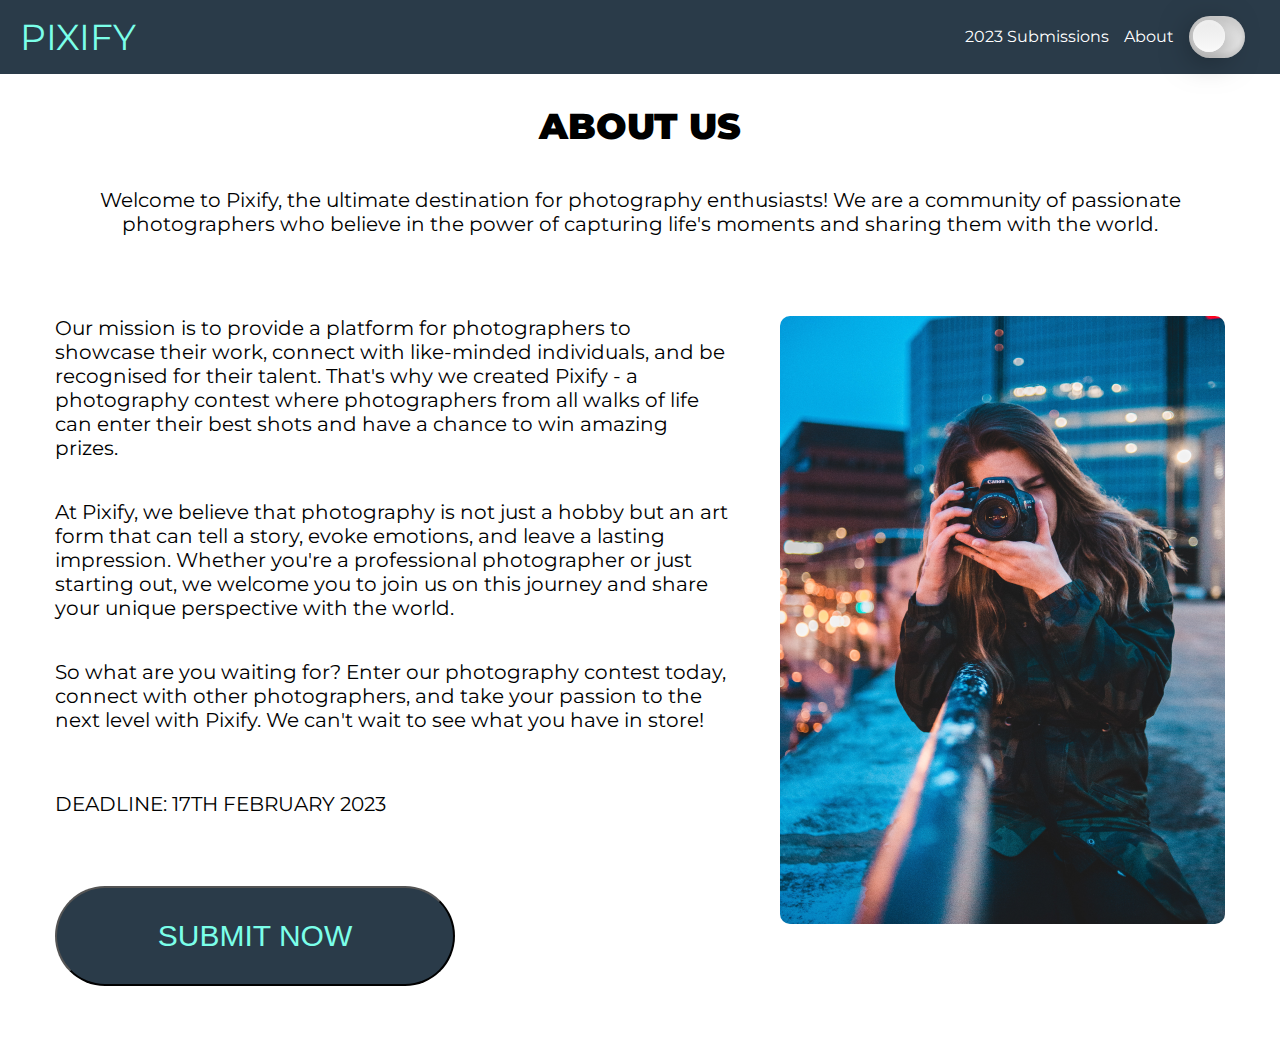
==== about-us.html @ cd5c915d "added mode toggle to the about us" ====
<!DOCTYPE html>
<html lang="en">
<head>
    <meta charset="UTF-8">
    <meta http-equiv="X-UA-Compatible" content="IE=edge">
    <meta name="viewport" content="width=device-width, initial-scale=1.0">
    <link rel="preconnect" href="https://fonts.googleapis.com">
    <link rel="preconnect" href="https://fonts.gstatic.com" crossorigin>
    <link href="https://fonts.googleapis.com/css2?family=Montserrat:wght@300&display=swap" rel="stylesheet">
    <link rel="stylesheet" href="style.css">
    <script src="script.js" defer></script>
    <title>Pixify</title>
</head>
<body>
    <header>
        <a href="index.html" id="logo-text">PIXIFY</a>
        <div class="right-header-links2">
            <a href="submission-page.html">2023 Submissions</a>
            <a href="about-us.html">About</a>
            <div id="toggle">
                <i class="indicator"></i>
            </div>
        </div>
        </header>
    <div class="main-page">
        <h1>ABOUT US</h1>
        <p id="welcome-text">Welcome to Pixify, the ultimate destination for photography enthusiasts! We are a community of passionate photographers who believe in the power of capturing life's moments and sharing them with the world.</p>
        <div class="text-image-container">
            <div class="left-side-text">
            <p>Our mission is to provide a platform for photographers to showcase their work, connect with like-minded individuals, and be recognised for their talent. That's why we created Pixify - a photography contest where photographers from all walks of life can enter their best shots and have a chance to win amazing prizes.</p>
            <p>At Pixify, we believe that photography is not just a hobby but an art form that can tell a story, evoke emotions, and leave a lasting impression. Whether you're a professional photographer or just starting out, we welcome you to join us on this journey and share your unique perspective with the world.</p>
            <p>So what are you waiting for? Enter our photography contest today, connect with other photographers, and take your passion to the next level with Pixify. We can't wait to see what you have in store!</p>
            <p id="deadline-text">DEADLINE: 17TH FEBRUARY 2023</p>
            <button id="submit-button2">SUBMIT NOW</button>
            </div>
            <div>
            <img src="/assets/photographer.png"/>
            </div>
        </div>
    </div> 

</body>
</html>
---- style.css ----
* {
    margin: 0;
    padding: 0;
    box-sizing: border-box;
}

#toggle {
    position: relative;
    /* display: block; */
    width: 18%;
    height: 95%;
    border-radius: 120px;
    background-color: #FFFFFF;
    /* background-color: #2A3B49; */
    transition: 0.3s;
    box-shadow: inset 0 8px 60px rgba(0, 0, 0, 0.1),
                inset 0 8px 8px rgba(0, 0, 0, 0.1),
                inset 0 -4px 4px rgba(0, 0, 0, 0.1);
}

#toggle.active {
    background-color: #2A3B49;
}

.indicator {
    position: absolute;
    cursor: pointer;
    top: 0;
    left: 0;
    width: 40px;
    height: 40px;
    background: linear-gradient(to bottom, #EAEAEA, #f9f9f9);
    border-radius: 50%;
    transform: scale(0.8);
    box-shadow: 0 8px 40px rgba(0, 0, 0, 0.5),
                inset 0 4px 4px rgba(255, 255, 255, 0.2),
                inset 0 -4px 4px rgba(255, 255, 255, 0.2);
    transition: 0.3s;
}

#toggle.active .indicator {
    left: 50%;
    background: linear-gradient(to bottom, #444, #222);
    box-shadow: 0 8px 20px rgba(0, 0, 0, 0.5),
                inset 0 4px 4px rgba(255, 255, 255, 0.2),
                inset 0 -4px 4px rgba(255, 255, 255, 0.2);
}

body.active {
    background-color: #2A3B49;
}

h1, h2 h3 {
    font-family: 'Montserrat', sans-serif;
}

p, a {
    font-family: 'Montserrat', sans-serif;
    font-style: normal;
    font-weight: 400;
    font-size: 16px;
    line-height: 20px;
    color: #FFFFFF;
}

a {
    text-decoration: none;
}

header {
    display: flex;
    justify-content: space-between;
    padding: 15px 20px;
    background-color: #2A3B49;
}

#logo-text {
    color: #7BFFE9;
    font-style: normal;
    font-weight: 400;
    font-size: 36px;
    line-height: 44px;
}

.right-container-links {
    display: flex;
    width: 18%;
    justify-content: space-evenly;
    align-items: center;
}

.right-header-links2 {
    display: flex;
    width: 25%;
    justify-content: space-evenly;
    align-items: center;
}

.landing-page {
    position: relative;
}

.landing-page img {
    width: 100%;
}

.paragraph {
    position: absolute;
    background: #2A3B49;
    border-radius: 150px 150px 150px 0px;
    padding: 58px 20px;
    width: 44%;
    top: 56%;
}

.paragraph p {
    font-weight: 400;
    font-size: 30px;
    line-height: 37px;
    text-align: center;
}

#submit-button {
    position: absolute;
    width: 400px;
    height: 100px;
    left: 72%;
    top: 88%;
    text-align: center;
    border: 2px solid #7BFFE9;
    color: #7BFFE9;
    font-size: 33px;
    border-radius: 60px;
    background-color: transparent;
}

.main-content {
    display: flex;
    justify-content: space-between;
    padding: 50px 150px;
}

.cards-container {
    display: flex;
    justify-content: space-around;
    width: 80%;
}

.cards-container p {
    color: #222;
}

/* ABOUT US PAGE*/

.main-page h1 {
    text-align: center;
    font-weight: 900;
    font-size: 36px;
    line-height: 44px;
    padding: 30px 0;
}

#welcome-text {
    text-align: center;
    color: black;
    padding: 10px 50px;
    font-size: 20px;
    line-height: 24px;
}

.text-image-container {
    display: flex;
    margin: 70px 55px;
    gap: 50px;
}

.left-side-text p {
    color: black;
    font-weight: 400;
    font-size: 20px;
    line-height: 24px;
    padding-bottom: 40px;
}

.text-image-container img {
  border-radius: 10px;
}

#deadline-text {
    margin-top: 20px;
}

#submit-button2 {
    width: 400px;
    height: 100px;
    font-size: 30px;
    text-align: center;
    background: #2A3B49;
    color: #7BFFE9;
    border-radius: 60px;
    margin-top: 30px;
}
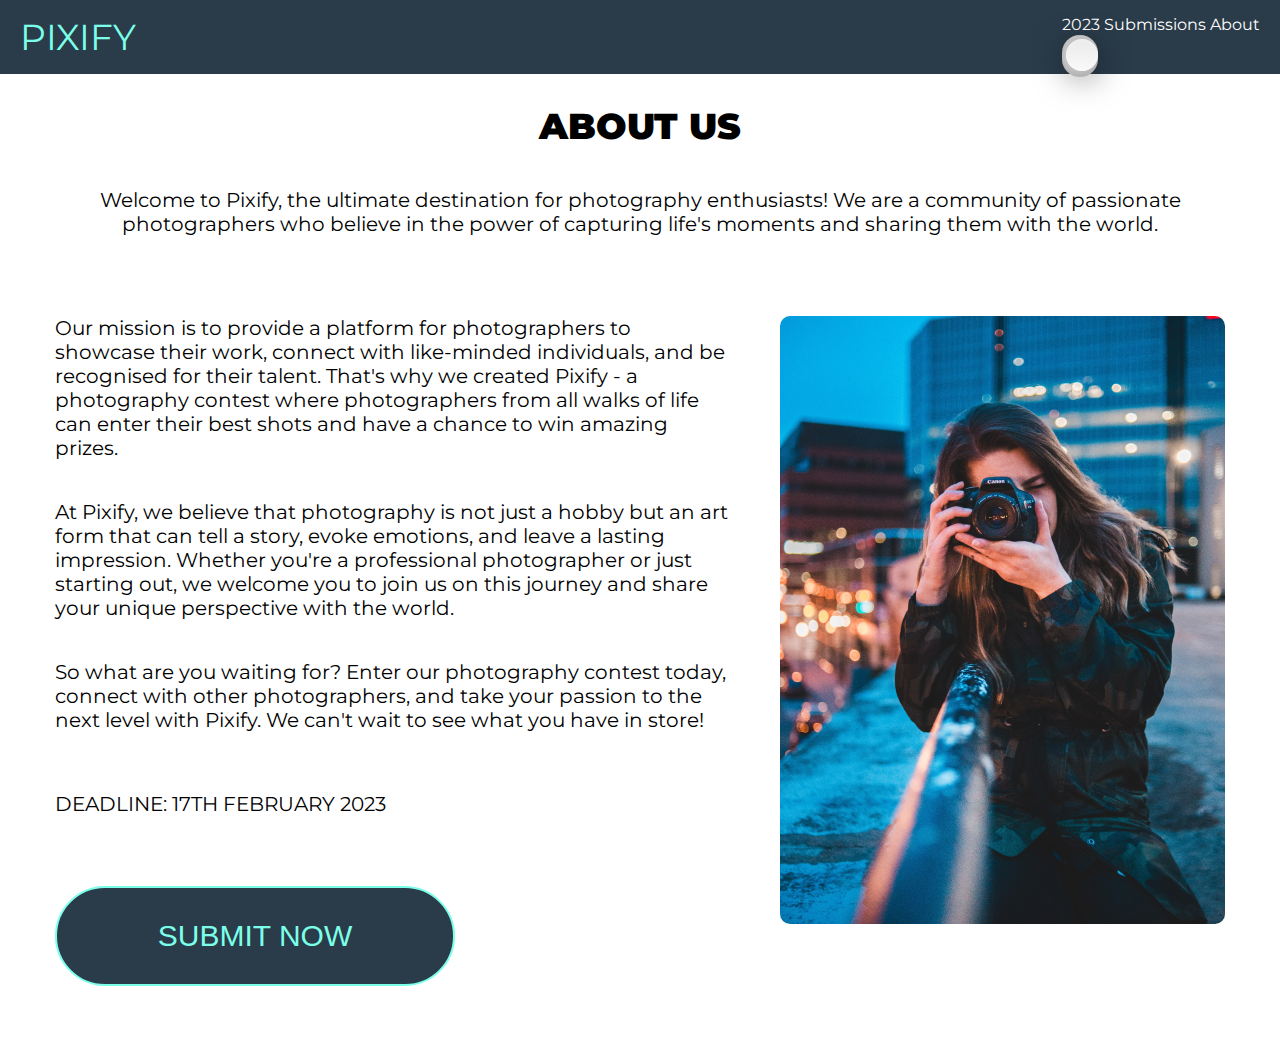
==== commit 1bbf69be: "added extra features" ====
--- a/about-us.html
+++ b/about-us.html
@@ -7,8 +7,8 @@
     <link rel="preconnect" href="https://fonts.googleapis.com">
     <link rel="preconnect" href="https://fonts.gstatic.com" crossorigin>
     <link href="https://fonts.googleapis.com/css2?family=Montserrat:wght@300&display=swap" rel="stylesheet">
-    <link rel="stylesheet" href="style.css">
-    <script src="script.js" defer></script>
+    <link rel="stylesheet" href="./CSS/style.css">
+    <script src="./Scripts/script.js" defer></script>
     <title>Pixify</title>
 </head>
 <body>
--- a/CSS/style.css
+++ b/CSS/style.css
@@ -0,0 +1,354 @@
+* {
+    margin: 0;
+    padding: 0;
+    box-sizing: border-box;
+}
+
+h1, h2 h3 {
+    font-family: 'Montserrat', sans-serif;
+}
+
+p, a {
+    font-family: 'Montserrat', sans-serif;
+    font-style: normal;
+    font-weight: 400;
+    font-size: 16px;
+    line-height: 20px;
+    /* color: #FFFFFF; */
+}
+
+a {
+    text-decoration: none;
+}
+
+#toggle {
+    position: relative;
+    /* display: block; */
+    width: 18%;
+    height: 95%;
+    border-radius: 120px;
+    background-color: #FFFFFF;
+    /* background-color: #2A3B49; */
+    transition: 0.3s;
+    box-shadow: inset 0 8px 60px rgba(0, 0, 0, 0.1),
+                inset 0 8px 8px rgba(0, 0, 0, 0.1),
+                inset 0 -4px 4px rgba(0, 0, 0, 0.1);
+}
+
+#toggle.active {
+    background-color: #2A3B49;
+}
+
+.indicator {
+    position: absolute;
+    cursor: pointer;
+    top: 0;
+    left: 0;
+    width: 40px;
+    height: 40px;
+    background: linear-gradient(to bottom, #EAEAEA, #f9f9f9);
+    border-radius: 50%;
+    transform: scale(0.8);
+    box-shadow: 0 8px 40px rgba(0, 0, 0, 0.5),
+                inset 0 4px 4px rgba(255, 255, 255, 0.2),
+                inset 0 -4px 4px rgba(255, 255, 255, 0.2);
+    transition: 0.3s;
+}
+
+#toggle.active .indicator {
+    left: 50%;
+    background: linear-gradient(to bottom, #444, #222);
+    box-shadow: 0 8px 20px rgba(0, 0, 0, 0.5),
+                inset 0 4px 4px rgba(255, 255, 255, 0.2),
+                inset 0 -4px 4px rgba(255, 255, 255, 0.2);
+}
+
+body.active {
+    background-color: #2A3B49;
+    color: white;
+}
+
+body.active p {
+    color: white;
+}
+
+
+header {
+    display: flex;
+    justify-content: space-between;
+    padding: 15px 20px;
+    background-color: #2A3B49;
+}
+
+header a {
+    color: #FFFFFF;
+}
+
+#icon-container{
+    display: none;
+}
+
+#logo-text {
+    color: #7BFFE9;
+    font-size: 36px;
+    line-height: 44px;
+}
+
+.right-container-links {
+    display: flex;
+    width: 18%;
+    justify-content: space-evenly;
+    align-items: center;
+}
+
+.right-header-btns {
+    display: flex;
+    width: 25%;
+    justify-content: space-evenly;
+    align-items: center;
+}
+
+.landing-page {
+    position: relative;
+}
+
+.landing-page img {
+    width: 100%;
+}
+
+.paragraph {
+    position: absolute;
+    background: #2A3B49;
+    border-radius: 150px 150px 150px 0px;
+    padding: 58px 20px;
+    width: 44%;
+    top: 56%;
+}
+
+.paragraph p {
+    font-weight: 400;
+    font-size: 30px;
+    line-height: 37px;
+    text-align: center;
+}
+
+#submit-button {
+    position: absolute;
+    width: 400px;
+    height: 100px;
+    left: 72%;
+    top: 88%;
+    text-align: center;
+    border: 2px solid #7BFFE9;
+    color: #7BFFE9;
+    font-size: 33px;
+    border-radius: 60px;
+    background-color: transparent;
+    cursor: pointer;
+}
+
+main {
+    display: flex;
+    justify-content: space-between;
+    padding: 50px;
+}
+
+
+#cards-container{
+    display: grid;
+    grid-template-columns: repeat(2, 1fr);
+    gap: 40px;
+    padding: 0 20px;
+    /* width: 70%; */
+    /* min-height: 100vh; */
+}
+
+/* .submissions {
+    width: 70%;
+} */
+
+.submissions {
+    width: 70%;
+}
+
+.submissions h1 {
+    text-align: center;
+    margin-bottom: 5%;
+}
+
+.cards-image {
+    border-radius: 8px;
+    width: 100%;
+}
+
+.cards-info{
+    display: flex;
+    justify-content: space-between;
+    padding: 5px;
+    color:white;
+    background-color: rgb(53, 50, 50);
+}
+
+#see-more-btn {
+    background-color: transparent;
+    border: none;
+    cursor: pointer;
+    float: right;
+    font-size: 10px;
+}
+
+.input-container {
+    margin-top: 20px;
+    /* width: 100%; */
+}
+
+#form-container{
+    display: flex;
+    flex-direction: column;
+    align-items: center;
+    background: #2A3B49;
+    border-radius: 8px;
+    /* padding: 25px 60px 40px 60px; */
+    padding: 20px;
+    width: 30%;
+    height: 80%;
+    margin-top: 6.1%;
+    color: white;
+}
+
+#form-container input{
+    border-radius: 8px;
+    border: 1px solid gray;
+    padding: 8px 16px;
+    /* margin-top: 20px; */
+}
+
+
+#submit-btn3{
+    border: 2px solid #7BFFE9;
+    color: #7BFFE9;
+    font-size: 20px;
+    background-color: transparent;
+    padding: 10px 50px;
+    border-radius: 20px;
+    margin-top: 40px;
+    cursor: pointer;
+}
+
+
+/* ABOUT US PAGE*/
+
+.main-page h1 {
+    text-align: center;
+    font-weight: 900;
+    font-size: 36px;
+    line-height: 44px;
+    padding: 30px 0;
+}
+
+#welcome-text {
+    text-align: center;
+    /* color: black; */
+    padding: 10px 50px;
+    font-size: 20px;
+    line-height: 24px;
+}
+
+.text-image-container {
+    display: flex;
+    margin: 70px 55px;
+    gap: 50px;
+}
+
+.left-side-text p {
+    color: black;
+    font-weight: 400;
+    font-size: 20px;
+    line-height: 24px;
+    padding-bottom: 40px;
+}
+
+.text-image-container img {
+  border-radius: 10px;
+}
+
+#deadline-text {
+    margin-top: 20px;
+}
+
+#submit-button2 {
+    width: 400px;
+    height: 100px;
+    font-size: 30px;
+    text-align: center;
+    background: #2A3B49;
+    border: 2px solid #7BFFE9;
+    color: #7BFFE9;
+    border-radius: 60px;
+    margin-top: 30px;
+    cursor: pointer;
+}
+
+@media (max-width: 768px){
+
+    #logo-text {
+        width: 100%;
+        text-align: center;
+    }
+
+    .right-header-btns{
+        display: none;
+    }
+
+    #icon-container{
+        display: block;
+        margin-top: 10px;
+    }
+
+    #menu-icon {
+        font-size: 36px;
+        color: white;
+        cursor: pointer;
+    }
+
+    main {
+        flex-direction: column-reverse;
+    }
+
+    #form-container{
+        width: 100%;
+        align-self: center;
+
+    }
+
+    .input-container input{
+        width: 100%;
+    }
+
+    .mobile-menu{
+        display: flex;
+        flex-direction: column;
+        align-items: center;
+        align-self: center;
+        padding: 0 20px;
+        height: 150px;
+        width: 100%;
+        border: 1px solid red;
+    }
+
+    .mobile-menu button {
+
+        width: 50%;
+        margin: 5px 0;
+
+    }
+
+
+    .submissions{
+        margin-top: 40px;
+    }
+
+    #cards-container{
+        width: 100%;
+    }
+}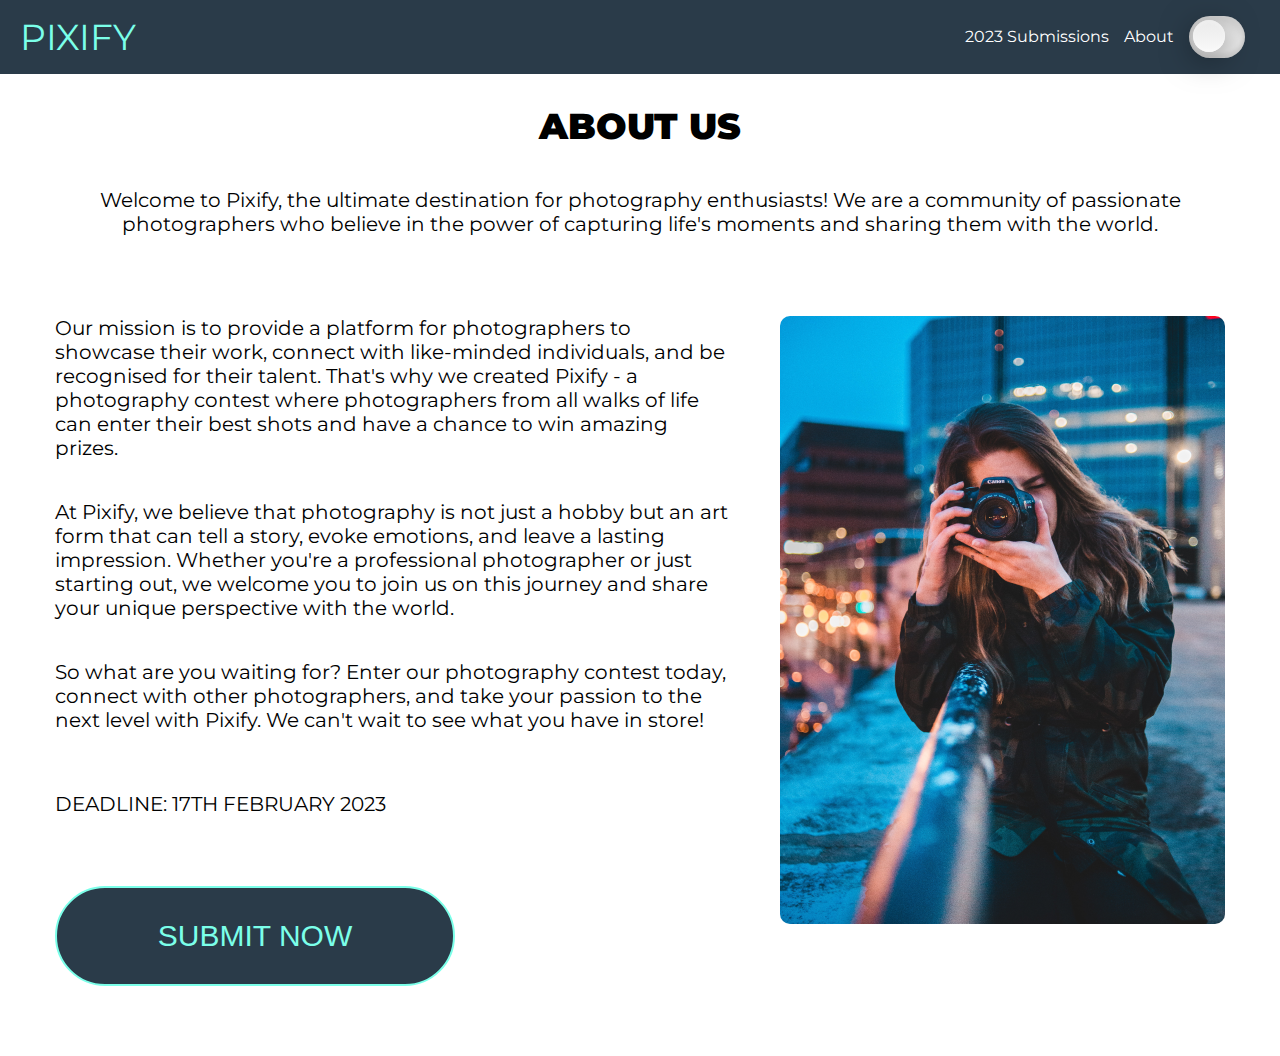
==== commit bf0ffe77: "Almost finished" ====
--- a/about-us.html
+++ b/about-us.html
@@ -14,7 +14,7 @@
 <body>
     <header>
         <a href="index.html" id="logo-text">PIXIFY</a>
-        <div class="right-header-links2">
+        <div class="right-header-btns">
             <a href="submission-page.html">2023 Submissions</a>
             <a href="about-us.html">About</a>
             <div id="toggle">
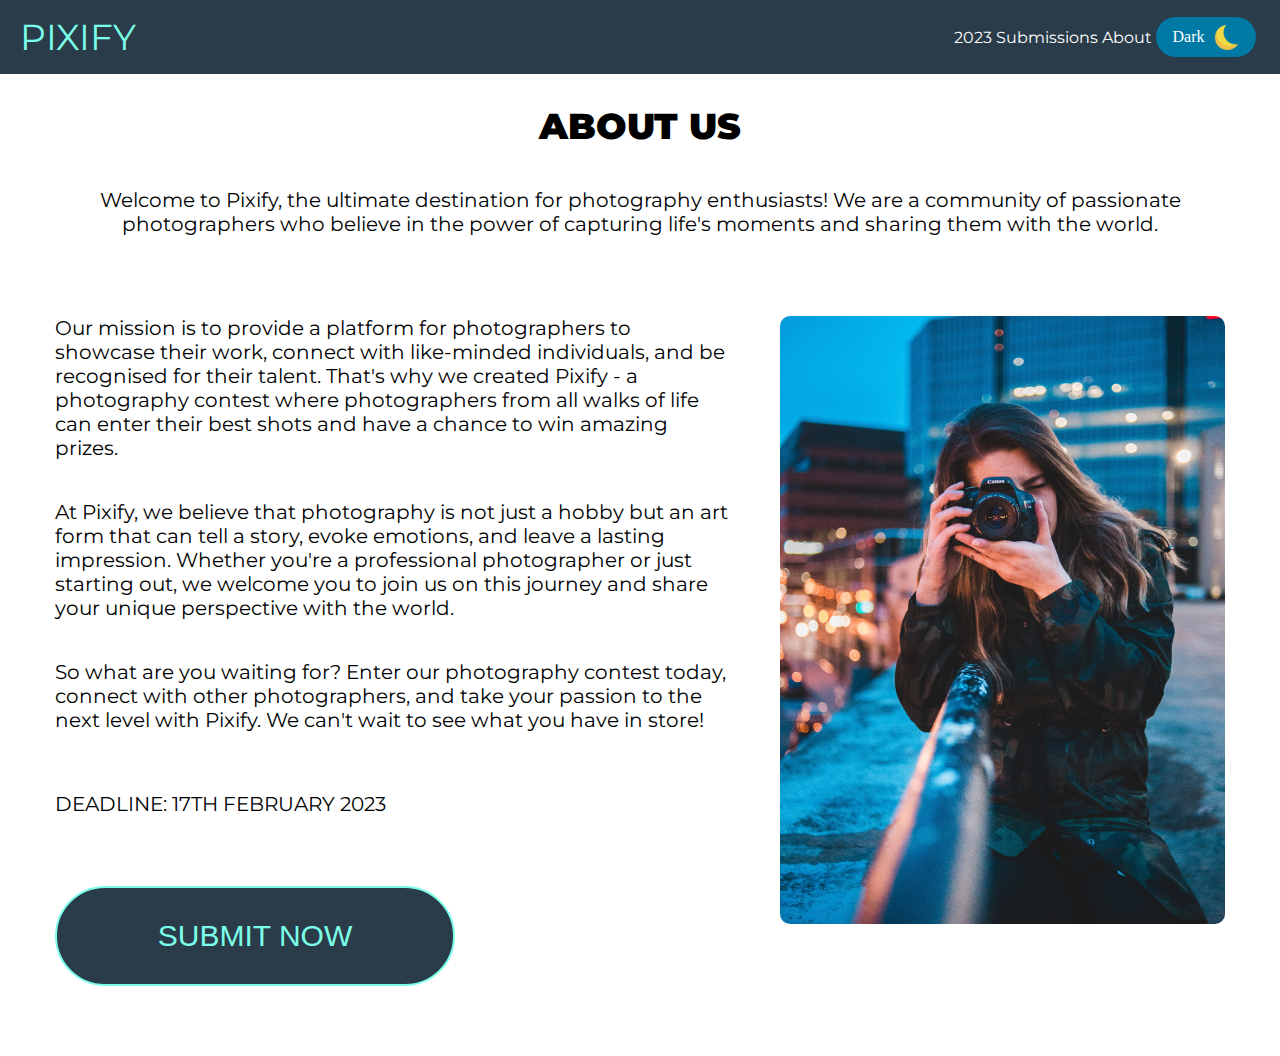
==== commit 7aaf7c34: "adding final touches" ====
--- a/about-us.html
+++ b/about-us.html
@@ -13,15 +13,20 @@
 </head>
 <body>
     <header>
+        <div id="icon-container">
+            <p id="menu-icon" >&#x2630;</p>
+        </div>
         <a href="index.html" id="logo-text">PIXIFY</a>
         <div class="right-header-btns">
             <a href="submission-page.html">2023 Submissions</a>
             <a href="about-us.html">About</a>
-            <div id="toggle">
-                <i class="indicator"></i>
+            <div class="toggle-btn" id="btn">
+                    <span id="btnText">Dark</span>
+                    <img src="/assets/moon.png" id="btnIcon">
             </div>
         </div>
-        </header>
+    </header>
+        <main>
     <div class="main-page">
         <h1>ABOUT US</h1>
         <p id="welcome-text">Welcome to Pixify, the ultimate destination for photography enthusiasts! We are a community of passionate photographers who believe in the power of capturing life's moments and sharing them with the world.</p>
@@ -38,6 +43,6 @@
             </div>
         </div>
     </div> 
-
+    </main>
 </body>
 </html>--- a/CSS/style.css
+++ b/CSS/style.css
@@ -4,88 +4,35 @@
     box-sizing: border-box;
 }
 
-h1, h2 h3 {
-    font-family: 'Montserrat', sans-serif;
-}
-
-p, a {
+h1, h2, h3, p, a {
     font-family: 'Montserrat', sans-serif;
     font-style: normal;
     font-weight: 400;
-    font-size: 16px;
-    line-height: 20px;
-    /* color: #FFFFFF; */
 }
 
 a {
+    color: #FFFFFF;
     text-decoration: none;
 }
 
-#toggle {
-    position: relative;
-    /* display: block; */
-    width: 18%;
-    height: 95%;
-    border-radius: 120px;
-    background-color: #FFFFFF;
-    /* background-color: #2A3B49; */
-    transition: 0.3s;
-    box-shadow: inset 0 8px 60px rgba(0, 0, 0, 0.1),
-                inset 0 8px 8px rgba(0, 0, 0, 0.1),
-                inset 0 -4px 4px rgba(0, 0, 0, 0.1);
-}
-
-#toggle.active {
-    background-color: #2A3B49;
-}
-
-.indicator {
-    position: absolute;
-    cursor: pointer;
-    top: 0;
-    left: 0;
-    width: 40px;
-    height: 40px;
-    background: linear-gradient(to bottom, #EAEAEA, #f9f9f9);
-    border-radius: 50%;
-    transform: scale(0.8);
-    box-shadow: 0 8px 40px rgba(0, 0, 0, 0.5),
-                inset 0 4px 4px rgba(255, 255, 255, 0.2),
-                inset 0 -4px 4px rgba(255, 255, 255, 0.2);
-    transition: 0.3s;
-}
-
-#toggle.active .indicator {
-    left: 50%;
-    background: linear-gradient(to bottom, #444, #222);
-    box-shadow: 0 8px 20px rgba(0, 0, 0, 0.5),
-                inset 0 4px 4px rgba(255, 255, 255, 0.2),
-                inset 0 -4px 4px rgba(255, 255, 255, 0.2);
-}
-
-body.active {
-    background-color: #2A3B49;
-    color: white;
-}
-
-body.active p {
-    color: white;
-}
-
+body{
+    transition: background 0.8s, color 0.8s;
+}
+
+
+/* HAMBURGER MENU */
+
+#icon-container{
+    display: none;
+}
+
+/* THE HEADER */
 
 header {
     display: flex;
     justify-content: space-between;
     padding: 15px 20px;
     background-color: #2A3B49;
-}
-
-header a {
-    color: #FFFFFF;
-}
-
-#icon-container{
-    display: none;
 }
 
 #logo-text {
@@ -94,29 +41,24 @@
     line-height: 44px;
 }
 
-.right-container-links {
-    display: flex;
-    width: 18%;
+.right-header-btns {
+    display: flex;
     justify-content: space-evenly;
     align-items: center;
-}
-
-.right-header-btns {
-    display: flex;
     width: 25%;
-    justify-content: space-evenly;
-    align-items: center;
-}
-
-.landing-page {
+}
+
+/* Home Page */
+
+.home-page {
     position: relative;
 }
 
-.landing-page img {
+.home-page img {
     width: 100%;
 }
 
-.paragraph {
+.paragraph-container {
     position: absolute;
     background: #2A3B49;
     border-radius: 150px 150px 150px 0px;
@@ -125,55 +67,76 @@
     top: 56%;
 }
 
-.paragraph p {
+.paragraph-container p {
     font-weight: 400;
     font-size: 30px;
     line-height: 37px;
     text-align: center;
+    color: white;
 }
 
 #submit-button {
     position: absolute;
-    width: 400px;
-    height: 100px;
-    left: 72%;
-    top: 88%;
     text-align: center;
     border: 2px solid #7BFFE9;
     color: #7BFFE9;
     font-size: 33px;
     border-radius: 60px;
     background-color: transparent;
+    width: 400px;
+    height: 100px;
+    left: 72%;
+    top: 88%;
+
+}
+
+/* DARK/LIGHT MODE SWITCH */
+
+.toggle-btn{
+    background-color: #007aa5;
+    color: white;
+    display: flex;
+    align-items: center;
+    justify-content: center;
+    width: 100px;
+    height: 40px;
+    border-radius: 20px;
     cursor: pointer;
 }
 
-main {
+.toggle-btn img{
+    width: 25px;
+    margin-left: 10px;
+}
+
+.dark-theme{
+    background-color: #2A3B49;
+    color: #fff;
+}
+
+
+/* //SUBMISSIONS PAGE - IMAGES */
+
+.main-container {
     display: flex;
     justify-content: space-between;
     padding: 50px;
 }
 
+.submissions {
+    width: 70%;
+}
+
+.submissions h1 {
+    text-align: center;
+    margin-bottom: 5%;
+}
 
 #cards-container{
     display: grid;
     grid-template-columns: repeat(2, 1fr);
     gap: 40px;
     padding: 0 20px;
-    /* width: 70%; */
-    /* min-height: 100vh; */
-}
-
-/* .submissions {
-    width: 70%;
-} */
-
-.submissions {
-    width: 70%;
-}
-
-.submissions h1 {
-    text-align: center;
-    margin-bottom: 5%;
 }
 
 .cards-image {
@@ -194,13 +157,11 @@
     border: none;
     cursor: pointer;
     float: right;
-    font-size: 10px;
-}
-
-.input-container {
-    margin-top: 20px;
-    /* width: 100%; */
-}
+    font-size: 12px;
+    color: black;
+}
+
+/* SUBMISSIONS PAGE - FORM  */
 
 #form-container{
     display: flex;
@@ -208,7 +169,6 @@
     align-items: center;
     background: #2A3B49;
     border-radius: 8px;
-    /* padding: 25px 60px 40px 60px; */
     padding: 20px;
     width: 30%;
     height: 80%;
@@ -220,22 +180,27 @@
     border-radius: 8px;
     border: 1px solid gray;
     padding: 8px 16px;
-    /* margin-top: 20px; */
-}
-
+    width: 100%;
+}
+
+.input-container {
+    margin-top: 20px;
+    width: 100%;
+    text-align: center;
+    
+}
 
 #submit-btn3{
     border: 2px solid #7BFFE9;
+    background-color: transparent;
     color: #7BFFE9;
     font-size: 20px;
-    background-color: transparent;
     padding: 10px 50px;
     border-radius: 20px;
     margin-top: 40px;
     cursor: pointer;
 }
 
-
 /* ABOUT US PAGE*/
 
 .main-page h1 {
@@ -248,17 +213,11 @@
 
 #welcome-text {
     text-align: center;
-    /* color: black; */
     padding: 10px 50px;
     font-size: 20px;
     line-height: 24px;
 }
 
-.text-image-container {
-    display: flex;
-    margin: 70px 55px;
-    gap: 50px;
-}
 
 .left-side-text p {
     color: black;
@@ -268,9 +227,6 @@
     padding-bottom: 40px;
 }
 
-.text-image-container img {
-  border-radius: 10px;
-}
 
 #deadline-text {
     margin-top: 20px;
@@ -289,7 +245,23 @@
     cursor: pointer;
 }
 
+.text-image-container {
+    display: flex;
+    margin: 70px 55px;
+    gap: 50px;
+}
+
+.text-image-container img {
+  border-radius: 10px;
+}
+
+/* MOBILE-LAYOUT */
+
 @media (max-width: 768px){
+
+    header {
+        width: 100%;
+    }
 
     #logo-text {
         width: 100%;
@@ -298,6 +270,7 @@
 
     .right-header-btns{
         display: none;
+
     }
 
     #icon-container{
@@ -311,18 +284,47 @@
         cursor: pointer;
     }
 
-    main {
+    .main-container {
         flex-direction: column-reverse;
     }
 
+    .submissions{
+        margin-top: 40px;
+        width: 100%;
+    }
+
+    #cards-container{
+        width: 100%;
+    }
+
     #form-container{
         width: 100%;
         align-self: center;
-
     }
 
     .input-container input{
         width: 100%;
+    }
+
+
+    .text-image-container {
+        display: flex;
+        flex-direction: column-reverse;
+        
+    }
+
+    .text-image-container img{
+        width: 650px;
+        height: 600px;
+    }
+
+    #deadline-text{
+        text-align: center;
+    }
+
+    #submit-button2 {
+        width: 72%;
+        margin: 0 80px;
     }
 
     .mobile-menu{
@@ -336,19 +338,43 @@
         border: 1px solid red;
     }
 
+    .paragraph-container {
+        position: absolute;
+        background: #2A3B49;
+        border-radius: 120px 120px 120px 0px;
+        padding: 15px 40px;
+        width: 60%;
+        top: 67%;
+    }
+
+    .paragraph-container p {
+        font-size: 18px;
+        line-height: 20px;
+        text-align: center;
+        color: white;
+
+    }
+
+    #submit-button {
+        width: 180px;
+        height: 50px;
+        left: 70%;
+        top: 85%;
+        font-size: 22px;
+    }
+
+    .home-page img{
+        width: 768px;
+        height: 650px;
+    }
+
     .mobile-menu button {
-
         width: 50%;
         margin: 5px 0;
-
-    }
-
-
-    .submissions{
-        margin-top: 40px;
-    }
-
-    #cards-container{
-        width: 100%;
+    }
+
+    #toggle {
+        width: 23%;
+        height: 27%;
     }
 }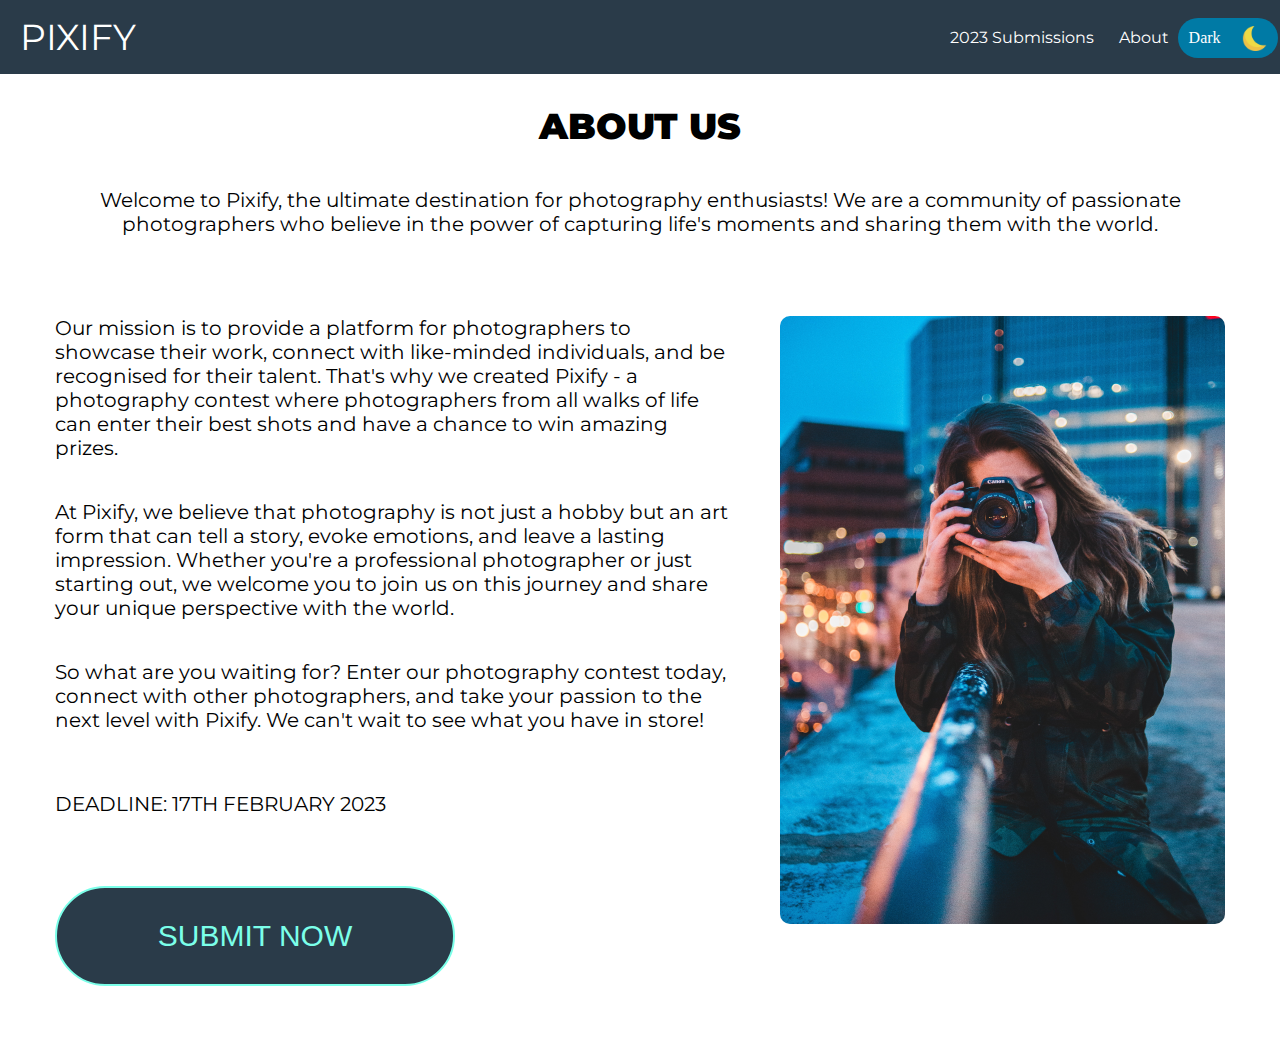
==== commit 54136ec0: "finaltouches2" ====
--- a/about-us.html
+++ b/about-us.html
@@ -15,16 +15,16 @@
     <header>
         <div id="icon-container">
             <p id="menu-icon" >&#x2630;</p>
+            <a href="index.html" id="logo-text">PIXIFY</a>
         </div>
-        <a href="index.html" id="logo-text">PIXIFY</a>
         <div class="right-header-btns">
             <a href="submission-page.html">2023 Submissions</a>
             <a href="about-us.html">About</a>
-            <div class="toggle-btn" id="btn">
+        </div>
+                <div class="toggle-btn" id="btn">
                     <span id="btnText">Dark</span>
                     <img src="/assets/moon.png" id="btnIcon">
-            </div>
-        </div>
+                </div>
     </header>
         <main>
     <div class="main-page">
--- a/CSS/style.css
+++ b/CSS/style.css
@@ -22,7 +22,7 @@
 
 /* HAMBURGER MENU */
 
-#icon-container{
+#menu-icon{
     display: none;
 }
 
@@ -36,16 +36,16 @@
 }
 
 #logo-text {
-    color: #7BFFE9;
+    color: #fff;
     font-size: 36px;
     line-height: 44px;
 }
 
 .right-header-btns {
     display: flex;
-    justify-content: space-evenly;
     align-items: center;
     width: 25%;
+    gap: 25px;
 }
 
 /* Home Page */
@@ -93,15 +93,18 @@
 /* DARK/LIGHT MODE SWITCH */
 
 .toggle-btn{
+    display: flex;
+    align-items: center;
+    justify-content: space-evenly;
     background-color: #007aa5;
     color: white;
-    display: flex;
-    align-items: center;
-    justify-content: center;
     width: 100px;
     height: 40px;
     border-radius: 20px;
     cursor: pointer;
+    position: absolute;
+    top: 2%;
+    left: 92%;
 }
 
 .toggle-btn img{
@@ -220,8 +223,6 @@
 
 
 .left-side-text p {
-    color: black;
-    font-weight: 400;
     font-size: 20px;
     line-height: 24px;
     padding-bottom: 40px;
@@ -260,28 +261,30 @@
 @media (max-width: 768px){
 
     header {
-        width: 100%;
+        display: flex;
+        flex-direction: column;
+        justify-content: space-between;
+        padding: 15px 20px;
+        background-color: #2A3B49;
     }
 
     #logo-text {
-        width: 100%;
+        width: 90%;
         text-align: center;
     }
 
-    .right-header-btns{
-        display: none;
-
-    }
-
     #icon-container{
-        display: block;
-        margin-top: 10px;
+        display: flex;
+    
     }
 
     #menu-icon {
-        font-size: 36px;
+        display: flex;
+        flex-direction: row-reverse;
+        font-size: 30px;
         color: white;
         cursor: pointer;
+        margin-bottom: 10px;
     }
 
     .main-container {
@@ -318,31 +321,34 @@
         height: 600px;
     }
 
+    .right-header-btns{
+        display: none;
+    }
+
     #deadline-text{
         text-align: center;
     }
 
     #submit-button2 {
-        width: 72%;
-        margin: 0 80px;
+        width: 40%;
+        margin: 0 190px;
+        height: 60px;
     }
 
     .mobile-menu{
         display: flex;
         flex-direction: column;
         align-items: center;
-        align-self: center;
-        padding: 0 20px;
-        height: 150px;
-        width: 100%;
-        border: 1px solid red;
+        padding: 30px 20px;
+        gap: 35px;
+        width: 97%;
     }
 
     .paragraph-container {
         position: absolute;
         background: #2A3B49;
         border-radius: 120px 120px 120px 0px;
-        padding: 15px 40px;
+        padding: 15px 35px;
         width: 60%;
         top: 67%;
     }
@@ -352,14 +358,14 @@
         line-height: 20px;
         text-align: center;
         color: white;
-
+        
     }
 
     #submit-button {
         width: 180px;
         height: 50px;
-        left: 70%;
-        top: 85%;
+        left: 68%;
+        top: 87%;
         font-size: 22px;
     }
 
@@ -377,4 +383,9 @@
         width: 23%;
         height: 27%;
     }
+
+    .toggle-btn{
+        top: 3%;
+        left: 85%;
+    }
 }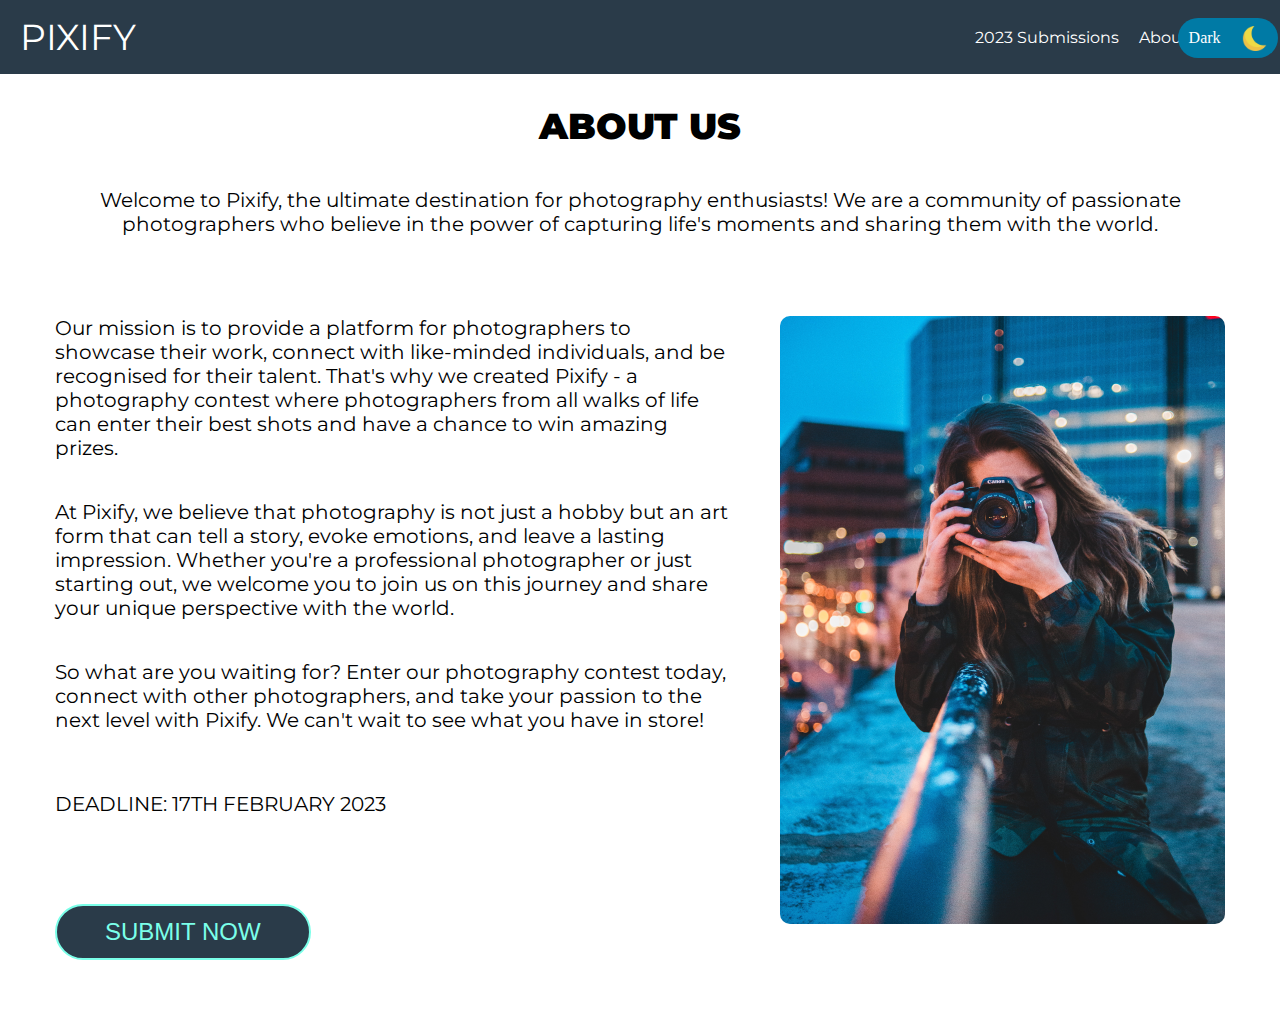
==== commit 0cd0f356: "Fixing small bugs" ====
--- a/about-us.html
+++ b/about-us.html
@@ -8,7 +8,7 @@
     <link rel="preconnect" href="https://fonts.gstatic.com" crossorigin>
     <link href="https://fonts.googleapis.com/css2?family=Montserrat:wght@300&display=swap" rel="stylesheet">
     <link rel="stylesheet" href="./CSS/style.css">
-    <script src="./Scripts/script.js" defer></script>
+    <script src="./Scripts/script.js" type="module" defer></script>
     <title>Pixify</title>
 </head>
 <body>
@@ -21,25 +21,25 @@
             <a href="submission-page.html">2023 Submissions</a>
             <a href="about-us.html">About</a>
         </div>
-                <div class="toggle-btn" id="btn">
-                    <span id="btnText">Dark</span>
-                    <img src="/assets/moon.png" id="btnIcon">
+        <div class="toggle-btn" id="btn">
+            <span id="btnText">Dark</span>
+            <img src="/assets/moon.png" id="btnIcon">
+        </div>
+    </header>
+    <main>
+        <div class="main-page">
+            <h1>ABOUT US</h1>
+            <p id="welcome-text">Welcome to Pixify, the ultimate destination for photography enthusiasts! We are a community of passionate photographers who believe in the power of capturing life's moments and sharing them with the world.</p>
+            <div class="text-image-container">
+                <div class="left-side-text">
+                    <p>Our mission is to provide a platform for photographers to showcase their work, connect with like-minded individuals, and be recognised for their talent. That's why we created Pixify - a photography contest where photographers from all walks of life can enter their best shots and have a chance to win amazing prizes.</p>
+                    <p>At Pixify, we believe that photography is not just a hobby but an art form that can tell a story, evoke emotions, and leave a lasting impression. Whether you're a professional photographer or just starting out, we welcome you to join us on this journey and share your unique perspective with the world.</p>
+                    <p>So what are you waiting for? Enter our photography contest today, connect with other photographers, and take your passion to the next level with Pixify. We can't wait to see what you have in store!</p>
+                    <p id="deadline-text">DEADLINE: 17TH FEBRUARY 2023</p>
+                    <button id="submit-button2">SUBMIT NOW</button>
                 </div>
-    </header>
-        <main>
-    <div class="main-page">
-        <h1>ABOUT US</h1>
-        <p id="welcome-text">Welcome to Pixify, the ultimate destination for photography enthusiasts! We are a community of passionate photographers who believe in the power of capturing life's moments and sharing them with the world.</p>
-        <div class="text-image-container">
-            <div class="left-side-text">
-            <p>Our mission is to provide a platform for photographers to showcase their work, connect with like-minded individuals, and be recognised for their talent. That's why we created Pixify - a photography contest where photographers from all walks of life can enter their best shots and have a chance to win amazing prizes.</p>
-            <p>At Pixify, we believe that photography is not just a hobby but an art form that can tell a story, evoke emotions, and leave a lasting impression. Whether you're a professional photographer or just starting out, we welcome you to join us on this journey and share your unique perspective with the world.</p>
-            <p>So what are you waiting for? Enter our photography contest today, connect with other photographers, and take your passion to the next level with Pixify. We can't wait to see what you have in store!</p>
-            <p id="deadline-text">DEADLINE: 17TH FEBRUARY 2023</p>
-            <button id="submit-button2">SUBMIT NOW</button>
-            </div>
             <div>
-            <img src="/assets/photographer.png"/>
+                <img src="/assets/photographer.png"/>
             </div>
         </div>
     </div> 
--- a/CSS/style.css
+++ b/CSS/style.css
@@ -16,78 +16,14 @@
 }
 
 body{
-    transition: background 0.8s, color 0.8s;
-}
-
+    transition: background 1s, color 1s;
+    overflow-x: hidden;
+}
 
 /* HAMBURGER MENU */
 
 #menu-icon{
     display: none;
-}
-
-/* THE HEADER */
-
-header {
-    display: flex;
-    justify-content: space-between;
-    padding: 15px 20px;
-    background-color: #2A3B49;
-}
-
-#logo-text {
-    color: #fff;
-    font-size: 36px;
-    line-height: 44px;
-}
-
-.right-header-btns {
-    display: flex;
-    align-items: center;
-    width: 25%;
-    gap: 25px;
-}
-
-/* Home Page */
-
-.home-page {
-    position: relative;
-}
-
-.home-page img {
-    width: 100%;
-}
-
-.paragraph-container {
-    position: absolute;
-    background: #2A3B49;
-    border-radius: 150px 150px 150px 0px;
-    padding: 58px 20px;
-    width: 44%;
-    top: 56%;
-}
-
-.paragraph-container p {
-    font-weight: 400;
-    font-size: 30px;
-    line-height: 37px;
-    text-align: center;
-    color: white;
-}
-
-#submit-button {
-    position: absolute;
-    text-align: center;
-    border: 2px solid #7BFFE9;
-    color: #7BFFE9;
-    font-size: 33px;
-    border-radius: 60px;
-    background-color: transparent;
-    width: 400px;
-    height: 100px;
-    left: 72%;
-    top: 88%;
-
 }
 
 /* DARK/LIGHT MODE SWITCH */
@@ -117,8 +53,117 @@
     color: #fff;
 }
 
+/* THE HEADER */
+
+header {
+    display: flex;
+    justify-content: space-between;
+    padding: 15px 20px;
+    background-color: #2A3B49;
+}
+
+#logo-text {
+    color: #fff;
+    font-size: 36px;
+    line-height: 44px;
+}
+
+.right-header-btns {
+    display: flex;
+    align-items: center;
+    width: 25%;
+    gap: 25px;
+}
+
+/* Home Page */
+
+.home-page {
+    position: relative;
+}
+
+.home-page img {
+    width: 100%;
+    height: 93vh;
+}
+
+.paragraph-container {
+    position: absolute;
+    background: #2A3B49;
+    border-radius: 150px 150px 150px 0px;
+    padding: 2.5em;
+    width: 44%;
+    top: 56%;
+}
+
+.paragraph-container p {
+    font-size: 1.5rem;
+    line-height: 1.4em;
+    text-align: center;
+    color: white;
+}
 
 /* //SUBMISSIONS PAGE - IMAGES */
+
+
+/* MAIN CONTENT */
+
+.current-image{
+    display: flex;
+    flex-direction: column;
+    align-items: center;
+}
+
+.current-image-name {
+    margin-top: 20px;
+    text-align: center;
+    font-size: 36px;
+    line-height: 44px;
+    font-weight: lighter;
+}
+
+.current-image-info h1{
+    font-size: 36px;
+    line-height: 44px;
+   
+}
+
+.current-image-info{
+    padding: 40px 0;
+    text-align: center;
+}
+
+.current-image img {
+    border-radius: 4px;
+    width: 1120px;
+    height: 582px;
+    box-shadow: 0px 9px 22px -3px rgba(0,0,0,0.5);
+}
+
+#images-number{
+    font-size: 22px;
+    line-height: 24px;
+    margin-top: 20px;
+}
+
+/* PREVIOUS/NEXT BUTTONS */
+
+.sliderImages {
+    text-align: center;
+    margin: 30px 30px 90px 0;
+}
+
+#prv-btn, #next-btn {
+    cursor: pointer;
+    font-size: 16px;
+    line-height: 24px;
+    background-color: #2A3B49;
+    color: #7BFFE9;
+    padding: 5px 20px;
+    border-radius: 12px;
+    border: 1px solid grey;
+    margin: 0 20px;
+}
+
 
 .main-container {
     display: flex;
@@ -133,6 +178,7 @@
 .submissions h1 {
     text-align: center;
     margin-bottom: 5%;
+    font-weight: bold;
 }
 
 #cards-container{
@@ -234,15 +280,14 @@
 }
 
 #submit-button2 {
-    width: 400px;
-    height: 100px;
-    font-size: 30px;
+    padding: .5em 2em;
+    font-size: 1.5rem;
     text-align: center;
     background: #2A3B49;
     border: 2px solid #7BFFE9;
     color: #7BFFE9;
-    border-radius: 60px;
-    margin-top: 30px;
+    border-radius: 50px;
+    margin-top: 1.9rem;
     cursor: pointer;
 }
 
@@ -255,6 +300,8 @@
 .text-image-container img {
   border-radius: 10px;
 }
+
+/* SEE MORE IMAGES PAGE */
 
 /* MOBILE-LAYOUT */
 
@@ -287,6 +334,11 @@
         margin-bottom: 10px;
     }
 
+    .current-image img{
+        width: 90%;
+        height: 90%;
+     }
+
     .main-container {
         flex-direction: column-reverse;
     }
@@ -361,17 +413,14 @@
         
     }
 
-    #submit-button {
-        width: 180px;
-        height: 50px;
-        left: 68%;
-        top: 87%;
-        font-size: 22px;
+    .home-page{
+        margin: 0;
     }
 
     .home-page img{
-        width: 768px;
-        height: 650px;
+        width: 100%;
+        height: 100vh;
+
     }
 
     .mobile-menu button {
@@ -385,7 +434,65 @@
     }
 
     .toggle-btn{
-        top: 3%;
+        top: 1%;
         left: 85%;
     }
+}
+
+@media (max-width: 426px){
+    .toggle-btn{
+        top: 20px;
+        left: 325px;
+        height: 35px;
+        width: 85px;
+    }
+
+    .toggle-btn img{
+        width: 18%;
+    }
+
+    #cards-container{
+        grid-template-columns: 1fr;
+    }
+
+    .paragraph-container{
+        top: 645px;
+        width: 80%;
+        padding: 1em 2em;
+    }
+
+    .paragraph-container p{
+        font-size: .8em;
+    }
+
+    .main-page img{
+        width: 100%;
+    }
+
+    .text-image-container{
+        margin: 3em 1.5em;
+    }
+
+    #submit-button2{
+        font-size: 1em;
+        margin: 0;
+        width: 100%;
+    }
+}
+
+@media (min-width: 1024px){
+
+    .paragraph-container{
+        top: 51%;
+    }
+
+    .right-header-btns{
+        width: 23%;
+        gap: 20px;
+    }
+
+    #submit-button2{
+        margin-top: 2em;
+        font-size: 1.5rem;
+    }
 }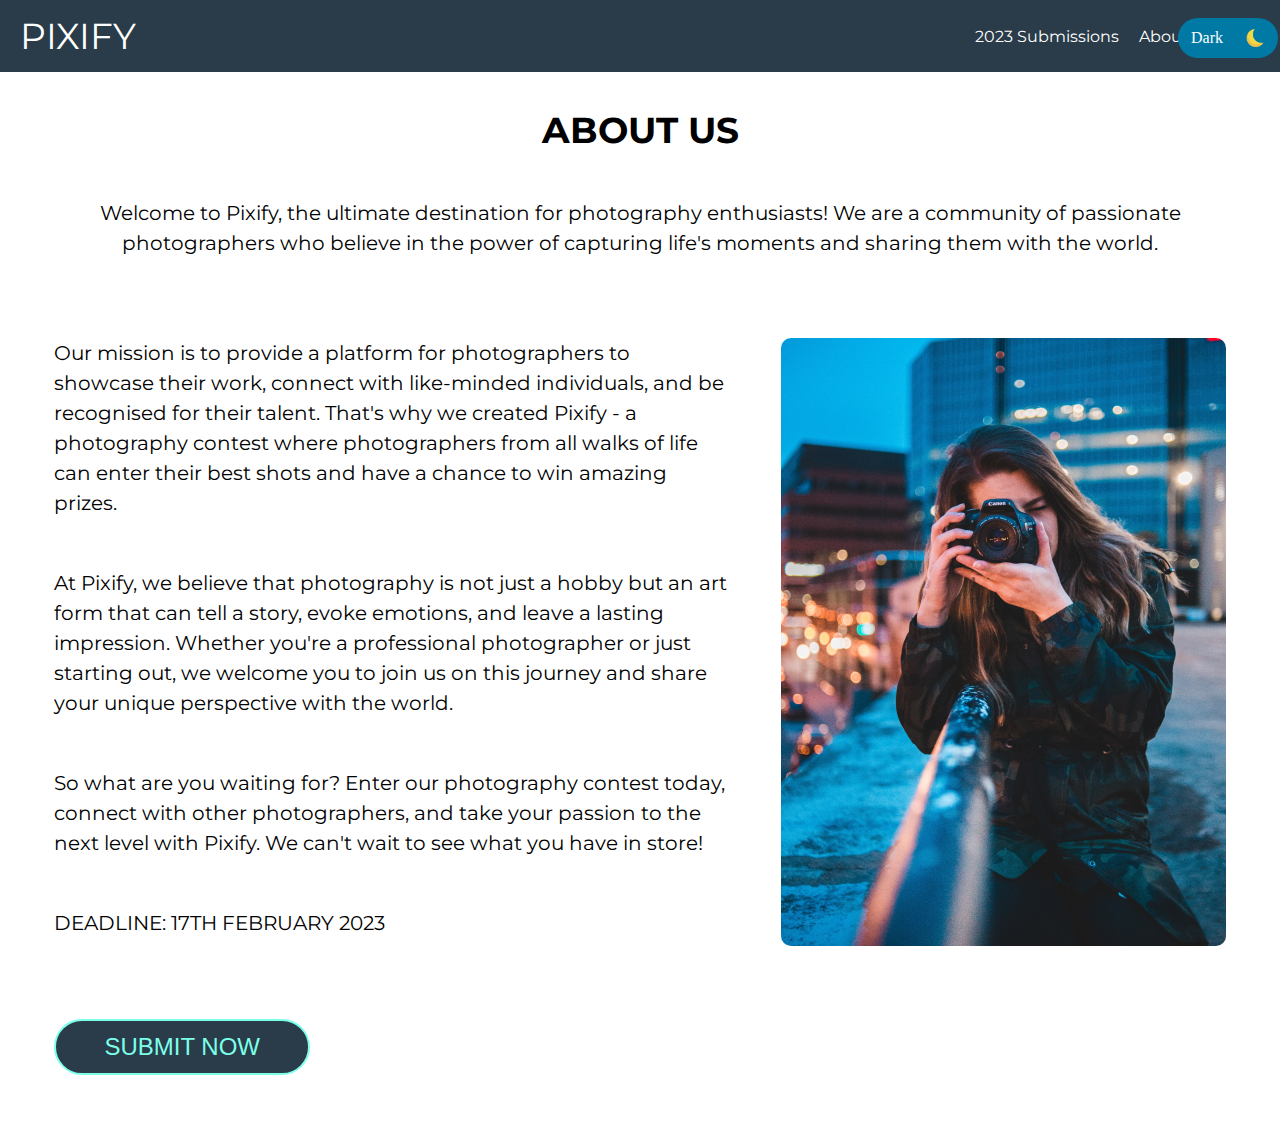
==== commit 7b81714a: "Finished the updates" ====
--- a/about-us.html
+++ b/about-us.html
@@ -8,7 +8,7 @@
     <link rel="preconnect" href="https://fonts.gstatic.com" crossorigin>
     <link href="https://fonts.googleapis.com/css2?family=Montserrat:wght@300&display=swap" rel="stylesheet">
     <link rel="stylesheet" href="./CSS/style.css">
-    <script src="./Scripts/script.js" type="module" defer></script>
+    <script src="./Scripts/script.js" type="module"></script>
     <title>Pixify</title>
 </head>
 <body>
@@ -23,7 +23,7 @@
         </div>
         <div class="toggle-btn" id="btn">
             <span id="btnText">Dark</span>
-            <img src="/assets/moon.png" id="btnIcon">
+            <img src="/assets/moon.png" id="btnIcon" alt="Image of a moon for the dark theme">
         </div>
     </header>
     <main>
@@ -38,11 +38,11 @@
                     <p id="deadline-text">DEADLINE: 17TH FEBRUARY 2023</p>
                     <button id="submit-button2">SUBMIT NOW</button>
                 </div>
-            <div>
-                <img src="/assets/photographer.png"/>
+                <div>
+                    <img src="/assets/photographer.png" alt="Image of a photographer taking a picture">
+                </div>
             </div>
-        </div>
-    </div> 
+        </div> 
     </main>
 </body>
 </html>--- a/CSS/style.css
+++ b/CSS/style.css
@@ -1,3 +1,5 @@
+/* DEFAULT STYLING */
+
 * {
     margin: 0;
     padding: 0;
@@ -6,8 +8,6 @@
 
 h1, h2, h3, p, a {
     font-family: 'Montserrat', sans-serif;
-    font-style: normal;
-    font-weight: 400;
 }
 
 a {
@@ -16,7 +16,7 @@
 }
 
 body{
-    transition: background 1s, color 1s;
+    transition: background 1s ease-in-out, color 1s ease-in-out;
     overflow-x: hidden;
 }
 
@@ -44,8 +44,8 @@
 }
 
 .toggle-btn img{
-    width: 25px;
-    margin-left: 10px;
+    width: 18px;
+    margin-left: 0.6em;
 }
 
 .dark-theme{
@@ -58,14 +58,14 @@
 header {
     display: flex;
     justify-content: space-between;
-    padding: 15px 20px;
+    padding: 0 1.25em;
     background-color: #2A3B49;
 }
 
 #logo-text {
     color: #fff;
-    font-size: 36px;
-    line-height: 44px;
+    font-size: 2.25rem;
+    line-height: 2em;
 }
 
 .right-header-btns {
@@ -89,8 +89,8 @@
 .paragraph-container {
     position: absolute;
     background: #2A3B49;
-    border-radius: 150px 150px 150px 0px;
-    padding: 2.5em;
+    border-radius: 150px 150px 150px 0;
+    padding: 2.6em;
     width: 44%;
     top: 56%;
 }
@@ -102,7 +102,7 @@
     color: white;
 }
 
-/* //SUBMISSIONS PAGE - IMAGES */
+/* SUBMISSIONS PAGE - IMAGES */
 
 
 /* MAIN CONTENT */
@@ -114,21 +114,20 @@
 }
 
 .current-image-name {
-    margin-top: 20px;
-    text-align: center;
-    font-size: 36px;
-    line-height: 44px;
+    margin: .5em 0;
+    text-align: center;
+    font-size: 2.25rem;
     font-weight: lighter;
 }
 
 .current-image-info h1{
-    font-size: 36px;
-    line-height: 44px;
+    font-size: 2.25rem;
+    line-height: 2.75em;
    
 }
 
 .current-image-info{
-    padding: 40px 0;
+    padding: 0 0 1em 0;
     text-align: center;
 }
 
@@ -136,39 +135,38 @@
     border-radius: 4px;
     width: 1120px;
     height: 582px;
-    box-shadow: 0px 9px 22px -3px rgba(0,0,0,0.5);
+    box-shadow: 0 2px 5px -3px rgba(0,0,0,0.5);
 }
 
 #images-number{
-    font-size: 22px;
-    line-height: 24px;
-    margin-top: 20px;
+    font-size: 1.4rem;
+    margin-top: 1em;
 }
 
 /* PREVIOUS/NEXT BUTTONS */
 
 .sliderImages {
     text-align: center;
-    margin: 30px 30px 90px 0;
+    margin: 0 1.9em 5.6em 0;
 }
 
 #prv-btn, #next-btn {
     cursor: pointer;
-    font-size: 16px;
-    line-height: 24px;
+    font-size: 1rem;
+    line-height: 1.5em;
     background-color: #2A3B49;
     color: #7BFFE9;
-    padding: 5px 20px;
+    padding: 0.3em 1.25em;
     border-radius: 12px;
     border: 1px solid grey;
-    margin: 0 20px;
+    margin: 0 1.25em;
 }
 
 
 .main-container {
     display: flex;
     justify-content: space-between;
-    padding: 50px;
+    margin: 3em 0;
 }
 
 .submissions {
@@ -177,7 +175,7 @@
 
 .submissions h1 {
     text-align: center;
-    margin-bottom: 5%;
+    margin-bottom: 1em;
     font-weight: bold;
 }
 
@@ -185,18 +183,19 @@
     display: grid;
     grid-template-columns: repeat(2, 1fr);
     gap: 40px;
-    padding: 0 20px;
+    padding: 0 1.25em;
 }
 
 .cards-image {
     border-radius: 8px;
-    width: 100%;
+    width: 500px;
+    height: 300px;
 }
 
 .cards-info{
     display: flex;
     justify-content: space-between;
-    padding: 5px;
+    padding: 0.3em;
     color:white;
     background-color: rgb(53, 50, 50);
 }
@@ -206,9 +205,13 @@
     border: none;
     cursor: pointer;
     float: right;
-    font-size: 12px;
+    font-size: 1rem;
     color: black;
 }
+
+body.dark-theme #see-more-btn {
+    color: white;
+  }
 
 /* SUBMISSIONS PAGE - FORM  */
 
@@ -218,22 +221,22 @@
     align-items: center;
     background: #2A3B49;
     border-radius: 8px;
-    padding: 20px;
-    width: 30%;
+    padding: 1em;
+    width: 28%;
     height: 80%;
-    margin-top: 6.1%;
+    margin: 4.4em 2em 0 2em;
     color: white;
 }
 
 #form-container input{
     border-radius: 8px;
     border: 1px solid gray;
-    padding: 8px 16px;
+    padding: 0.5em 1em;
     width: 100%;
 }
 
 .input-container {
-    margin-top: 20px;
+    margin-top: 1.25em;
     width: 100%;
     text-align: center;
     
@@ -243,40 +246,33 @@
     border: 2px solid #7BFFE9;
     background-color: transparent;
     color: #7BFFE9;
-    font-size: 20px;
+    font-size: 1.25rem;
+    padding: 0.6em 3.1em;
+    border-radius: 20px;
+    margin-top: 2.5em;
+    cursor: pointer;
+}
+
+/* ABOUT US PAGE*/
+
+.main-page h1 {
+    text-align: center;
+    font-size: 2.25rem;
+    padding: 1em 0;
+}
+
+#welcome-text {
+    text-align: center;
     padding: 10px 50px;
-    border-radius: 20px;
-    margin-top: 40px;
-    cursor: pointer;
-}
-
-/* ABOUT US PAGE*/
-
-.main-page h1 {
-    text-align: center;
-    font-weight: 900;
-    font-size: 36px;
-    line-height: 44px;
-    padding: 30px 0;
-}
-
-#welcome-text {
-    text-align: center;
-    padding: 10px 50px;
-    font-size: 20px;
-    line-height: 24px;
+    font-size: 1.25rem;
+    line-height: 1.5em;
 }
 
 
 .left-side-text p {
-    font-size: 20px;
-    line-height: 24px;
-    padding-bottom: 40px;
-}
-
-
-#deadline-text {
-    margin-top: 20px;
+    font-size: 1.25rem;
+    line-height: 1.5em;
+    padding-bottom: 2.5em;
 }
 
 #submit-button2 {
@@ -293,7 +289,7 @@
 
 .text-image-container {
     display: flex;
-    margin: 70px 55px;
+    margin: 4.4em 3.4em;
     gap: 50px;
 }
 
@@ -303,7 +299,7 @@
 
 /* SEE MORE IMAGES PAGE */
 
-/* MOBILE-LAYOUT */
+/* TABLET-LAYOUT */
 
 @media (max-width: 768px){
 
@@ -311,7 +307,7 @@
         display: flex;
         flex-direction: column;
         justify-content: space-between;
-        padding: 15px 20px;
+        padding: 1em 1.25em;
         background-color: #2A3B49;
     }
 
@@ -328,11 +324,11 @@
     #menu-icon {
         display: flex;
         flex-direction: row-reverse;
-        font-size: 30px;
+        font-size: 1.9rem;
         color: white;
         cursor: pointer;
-        margin-bottom: 10px;
-    }
+        margin-bottom: 0.6em;
+    } 
 
     .current-image img{
         width: 90%;
@@ -341,10 +337,11 @@
 
     .main-container {
         flex-direction: column-reverse;
+        margin: 0;
     }
 
     .submissions{
-        margin-top: 40px;
+        margin-top: 2.5em;
         width: 100%;
     }
 
@@ -352,9 +349,15 @@
         width: 100%;
     }
 
+    .cards-image{
+        width: 345px;
+        height: 250px;
+    }
+
     #form-container{
-        width: 100%;
+        width: 80%;
         align-self: center;
+        margin: 2.4em 2em 0 2em;
     }
 
     .input-container input{
@@ -383,7 +386,7 @@
 
     #submit-button2 {
         width: 40%;
-        margin: 0 190px;
+        margin: 0 8em;
         height: 60px;
     }
 
@@ -391,7 +394,7 @@
         display: flex;
         flex-direction: column;
         align-items: center;
-        padding: 30px 20px;
+        padding: 1.9em 1.25em;
         gap: 35px;
         width: 97%;
     }
@@ -400,14 +403,14 @@
         position: absolute;
         background: #2A3B49;
         border-radius: 120px 120px 120px 0px;
-        padding: 15px 35px;
+        padding: 1em 2em;
         width: 60%;
         top: 67%;
     }
 
     .paragraph-container p {
-        font-size: 18px;
-        line-height: 20px;
+        font-size: 1.1rem;
+        line-height: 1.25em;
         text-align: center;
         color: white;
         
@@ -434,12 +437,15 @@
     }
 
     .toggle-btn{
-        top: 1%;
+        top: 3%;
         left: 85%;
     }
 }
 
+/* MOBILE LAYOUT */
+
 @media (max-width: 426px){
+
     .toggle-btn{
         top: 20px;
         left: 325px;
@@ -451,8 +457,16 @@
         width: 18%;
     }
 
+    #logo-text{
+        line-height: 1.2em;
+    }
+
     #cards-container{
         grid-template-columns: 1fr;
+    }
+
+    .cards-image{
+        width: 385px;
     }
 
     .paragraph-container{
@@ -480,10 +494,12 @@
     }
 }
 
+/* LAYOUT FOR SCREENS BIGGER THAN 1024PX */
+
 @media (min-width: 1024px){
 
     .paragraph-container{
-        top: 51%;
+        top: 47%;
     }
 
     .right-header-btns{
@@ -492,7 +508,14 @@
     }
 
     #submit-button2{
-        margin-top: 2em;
         font-size: 1.5rem;
     }
+
+    .cards-info{
+        width: 500px;
+    }
+
+    #see-more-btn{
+        width: 190px;
+    }
 }